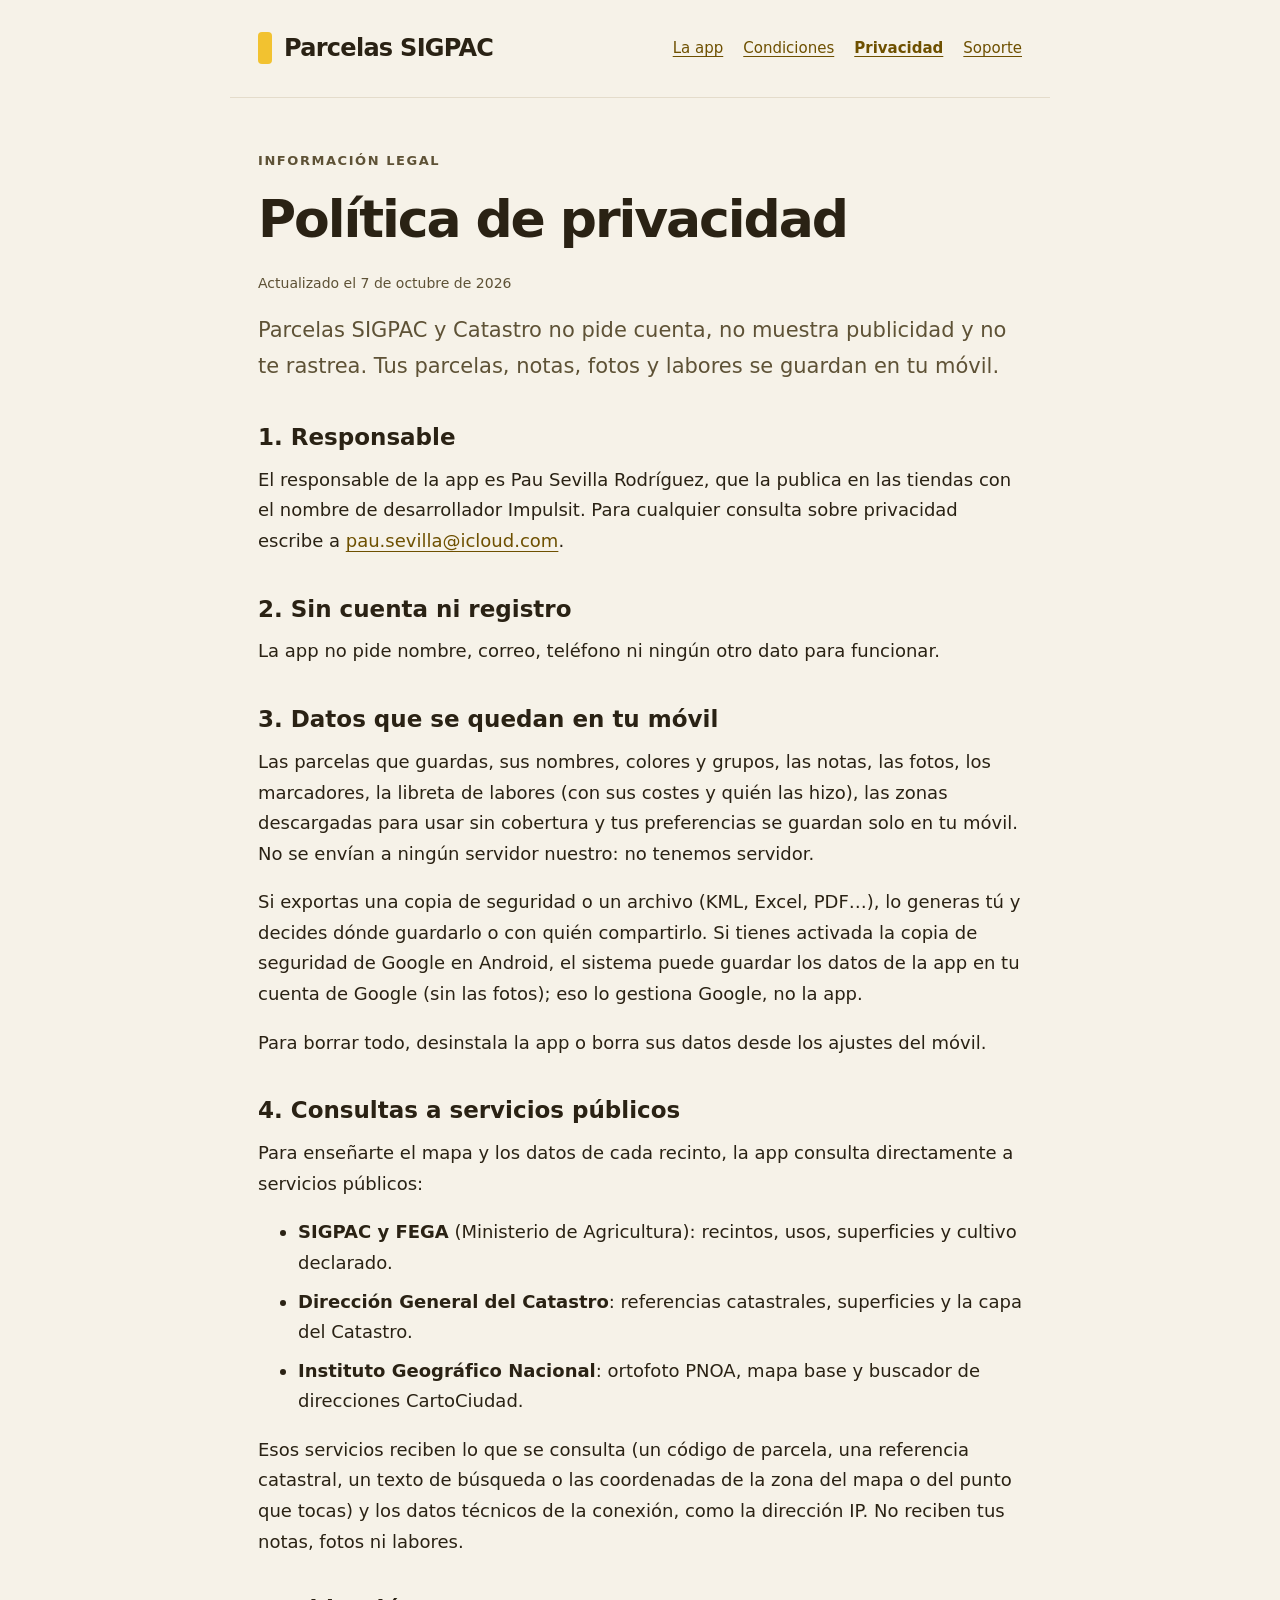
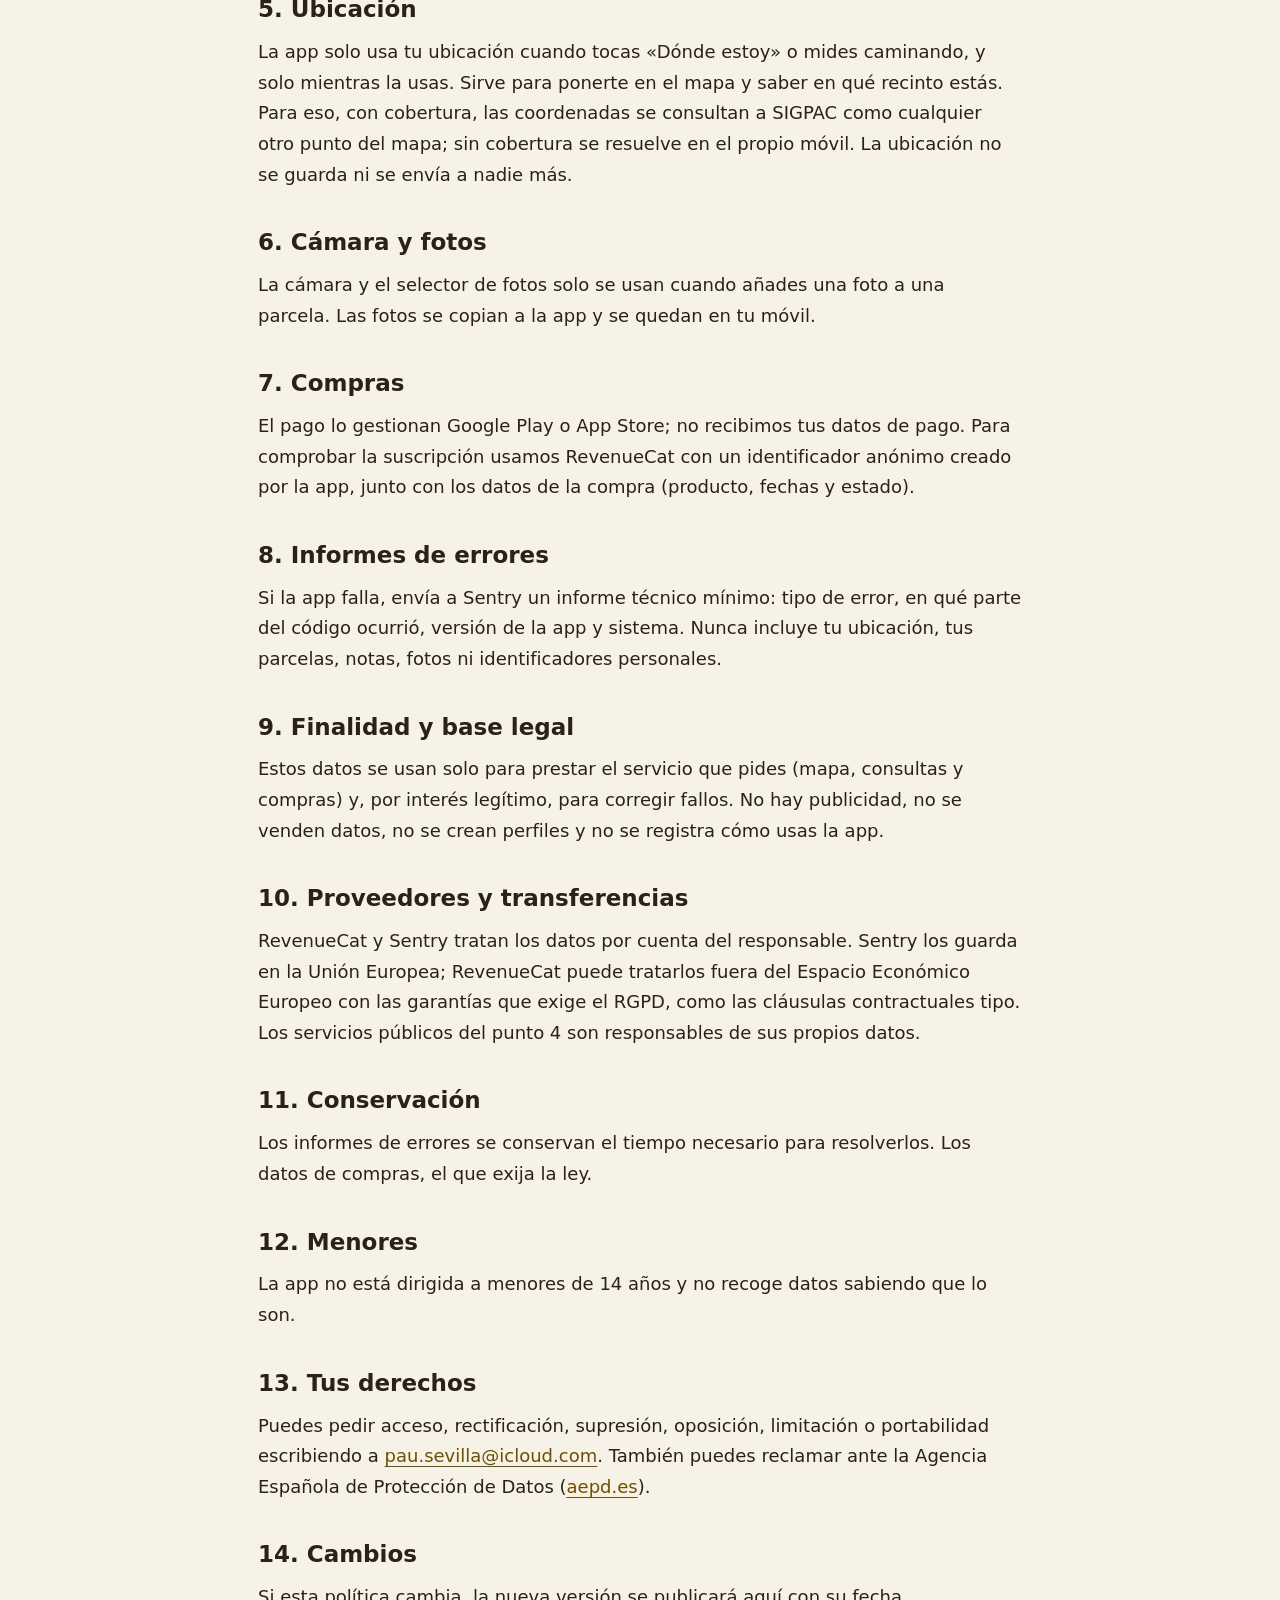
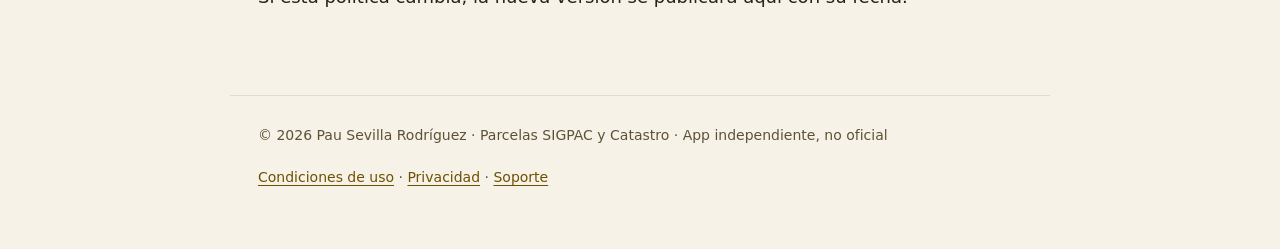
==== privacidad.html @ dbe5edaf "Privacidad, condiciones y soporte de Parcelas SIGPAC y Catastro" ====
<!doctype html>
<html lang="es">
<head>
  <meta charset="utf-8">
  <meta name="viewport" content="width=device-width, initial-scale=1">
  <meta name="description" content="Política de privacidad de Parcelas SIGPAC y Catastro: datos en tu móvil, consultas a servicios públicos, compras, errores y derechos.">
  <title>Política de privacidad · Parcelas SIGPAC y Catastro</title>
  <link rel="stylesheet" href="estilos.css">
</head>
<body>
  <a class="skip" href="#contenido">Ir al contenido</a>
  <header><a class="brand" href="index.html">Parcelas SIGPAC</a><nav aria-label="Secciones"><a href="index.html">La app</a><a href="condiciones.html">Condiciones</a><a href="privacidad.html" aria-current="page">Privacidad</a><a href="soporte/">Soporte</a></nav></header>
  <main id="contenido">
    <p class="eyebrow">Información legal</p>
    <h1>Política de privacidad</h1>
    <p class="date">Actualizado el 7 de octubre de 2026</p>
    <p class="intro">Parcelas SIGPAC y Catastro no pide cuenta, no muestra publicidad y no te rastrea. Tus parcelas, notas, fotos y labores se guardan en tu móvil.</p>

    <h2>1. Responsable</h2>
    <p>El responsable de la app es Pau Sevilla Rodríguez, que la publica en las tiendas con el nombre de desarrollador Impulsit. Para cualquier consulta sobre privacidad escribe a <a href="mailto:pau.sevilla@icloud.com">pau.sevilla@icloud.com</a>.</p>

    <h2>2. Sin cuenta ni registro</h2>
    <p>La app no pide nombre, correo, teléfono ni ningún otro dato para funcionar.</p>

    <h2>3. Datos que se quedan en tu móvil</h2>
    <p>Las parcelas que guardas, sus nombres, colores y grupos, las notas, las fotos, los marcadores, la libreta de labores (con sus costes y quién las hizo), las zonas descargadas para usar sin cobertura y tus preferencias se guardan solo en tu móvil. No se envían a ningún servidor nuestro: no tenemos servidor.</p>
    <p>Si exportas una copia de seguridad o un archivo (KML, Excel, PDF…), lo generas tú y decides dónde guardarlo o con quién compartirlo. Si tienes activada la copia de seguridad de Google en Android, el sistema puede guardar los datos de la app en tu cuenta de Google (sin las fotos); eso lo gestiona Google, no la app.</p>
    <p>Para borrar todo, desinstala la app o borra sus datos desde los ajustes del móvil.</p>

    <h2>4. Consultas a servicios públicos</h2>
    <p>Para enseñarte el mapa y los datos de cada recinto, la app consulta directamente a servicios públicos:</p>
    <ul>
      <li><strong>SIGPAC y FEGA</strong> (Ministerio de Agricultura): recintos, usos, superficies y cultivo declarado.</li>
      <li><strong>Dirección General del Catastro</strong>: referencias catastrales, superficies y la capa del Catastro.</li>
      <li><strong>Instituto Geográfico Nacional</strong>: ortofoto PNOA, mapa base y buscador de direcciones CartoCiudad.</li>
    </ul>
    <p>Esos servicios reciben lo que se consulta (un código de parcela, una referencia catastral, un texto de búsqueda o las coordenadas de la zona del mapa o del punto que tocas) y los datos técnicos de la conexión, como la dirección IP. No reciben tus notas, fotos ni labores.</p>

    <h2>5. Ubicación</h2>
    <p>La app solo usa tu ubicación cuando tocas «Dónde estoy» o mides caminando, y solo mientras la usas. Sirve para ponerte en el mapa y saber en qué recinto estás. Para eso, con cobertura, las coordenadas se consultan a SIGPAC como cualquier otro punto del mapa; sin cobertura se resuelve en el propio móvil. La ubicación no se guarda ni se envía a nadie más.</p>

    <h2>6. Cámara y fotos</h2>
    <p>La cámara y el selector de fotos solo se usan cuando añades una foto a una parcela. Las fotos se copian a la app y se quedan en tu móvil.</p>

    <h2>7. Compras</h2>
    <p>El pago lo gestionan Google Play o App Store; no recibimos tus datos de pago. Para comprobar la suscripción usamos RevenueCat con un identificador anónimo creado por la app, junto con los datos de la compra (producto, fechas y estado).</p>

    <h2>8. Informes de errores</h2>
    <p>Si la app falla, envía a Sentry un informe técnico mínimo: tipo de error, en qué parte del código ocurrió, versión de la app y sistema. Nunca incluye tu ubicación, tus parcelas, notas, fotos ni identificadores personales.</p>

    <h2>9. Finalidad y base legal</h2>
    <p>Estos datos se usan solo para prestar el servicio que pides (mapa, consultas y compras) y, por interés legítimo, para corregir fallos. No hay publicidad, no se venden datos, no se crean perfiles y no se registra cómo usas la app.</p>

    <h2>10. Proveedores y transferencias</h2>
    <p>RevenueCat y Sentry tratan los datos por cuenta del responsable. Sentry los guarda en la Unión Europea; RevenueCat puede tratarlos fuera del Espacio Económico Europeo con las garantías que exige el RGPD, como las cláusulas contractuales tipo. Los servicios públicos del punto 4 son responsables de sus propios datos.</p>

    <h2>11. Conservación</h2>
    <p>Los informes de errores se conservan el tiempo necesario para resolverlos. Los datos de compras, el que exija la ley.</p>

    <h2>12. Menores</h2>
    <p>La app no está dirigida a menores de 14 años y no recoge datos sabiendo que lo son.</p>

    <h2>13. Tus derechos</h2>
    <p>Puedes pedir acceso, rectificación, supresión, oposición, limitación o portabilidad escribiendo a <a href="mailto:pau.sevilla@icloud.com">pau.sevilla@icloud.com</a>. También puedes reclamar ante la Agencia Española de Protección de Datos (<a href="https://www.aepd.es">aepd.es</a>).</p>

    <h2>14. Cambios</h2>
    <p>Si esta política cambia, la nueva versión se publicará aquí con su fecha.</p>
  </main>
  <footer><p>© 2026 Pau Sevilla Rodríguez · Parcelas SIGPAC y Catastro · App independiente, no oficial</p><p><a href="condiciones.html">Condiciones de uso</a> · <a href="privacidad.html">Privacidad</a> · <a href="soporte/">Soporte</a></p></footer>
</body>
</html>
---- estilos.css ----
/* Colores de la app (estilo «Instrumento»): trigo y tierra con amarillo. */
:root { color-scheme: light dark; --paper: #f6f2e8; --ink: #2a2214; --muted: #5e5236; --line: #e4dccb; --accent: #6e5000; --mark: #f2c230; --card: #ffffff; }
* { box-sizing: border-box; }
body { margin: 0; background: var(--paper); color: var(--ink); font: 18px/1.7 system-ui, sans-serif; }
a { color: var(--accent); text-underline-offset: .2em; overflow-wrap: anywhere; }
a:focus-visible { outline: 3px solid var(--accent); outline-offset: 5px; }
.skip { position: absolute; left: 1rem; top: -100px; background: var(--card); padding: .5rem; }
.skip:focus { top: 1rem; }
header, main, footer { max-width: 820px; margin: auto; padding: 28px 28px; }
header { display: flex; align-items: center; justify-content: space-between; gap: 20px; border-bottom: 1px solid var(--line); }
.brand { display: flex; align-items: center; gap: 12px; font-size: 24px; font-weight: 800; letter-spacing: -.03em; text-decoration: none; color: var(--ink); }
.brand::before { content: ""; width: 14px; height: 32px; border-radius: 4px; background: var(--mark); }
nav { display: flex; flex-wrap: wrap; gap: 8px 20px; font-size: 15px; }
nav a[aria-current="page"] { font-weight: 700; }
main { padding-top: 52px; padding-bottom: 64px; }
.eyebrow { font-size: 13px; font-weight: 700; text-transform: uppercase; letter-spacing: .12em; color: var(--muted); }
h1 { font-size: clamp(34px, 7vw, 52px); line-height: 1.15; letter-spacing: -.04em; margin: 12px 0 22px; }
h2 { font-size: 23px; line-height: 1.3; margin: 38px 0 12px; }
h3 { font-size: 19px; line-height: 1.35; margin: 26px 0 8px; }
p, ul { margin: 0 0 18px; }
li { margin-bottom: 8px; }
.intro { font-size: 21px; color: var(--muted); }
.date { font-size: 14px; color: var(--muted); }
.aviso { background: var(--card); border: 1px solid var(--line); border-left: 6px solid var(--mark); border-radius: 12px; padding: 16px 20px; }
.card { display: block; background: var(--card); border: 1px solid var(--line); border-radius: 14px; padding: 24px; margin: 20px 0; text-decoration: none; color: var(--ink); }
.card strong { display: block; font-size: 22px; margin-bottom: 6px; }
.card span { display: block; color: var(--muted); }
footer { border-top: 1px solid var(--line); color: var(--muted); font-size: 14px; padding-bottom: 42px; }
@media (max-width: 480px) { header, main, footer { padding-left: 20px; padding-right: 20px; } header { align-items: flex-start; flex-direction: column; gap: 8px; } main { padding-top: 36px; } }
@media (prefers-color-scheme: dark) { :root { --paper: #17130d; --ink: #f2eadb; --muted: #c2b59c; --line: #3a3124; --accent: #f2c230; --card: #221c14; } }
@media print { header, nav, footer, .skip { display: none; } body { background: white; color: black; font-size: 11pt; } main { max-width: none; padding: 0; } a { color: inherit; } }
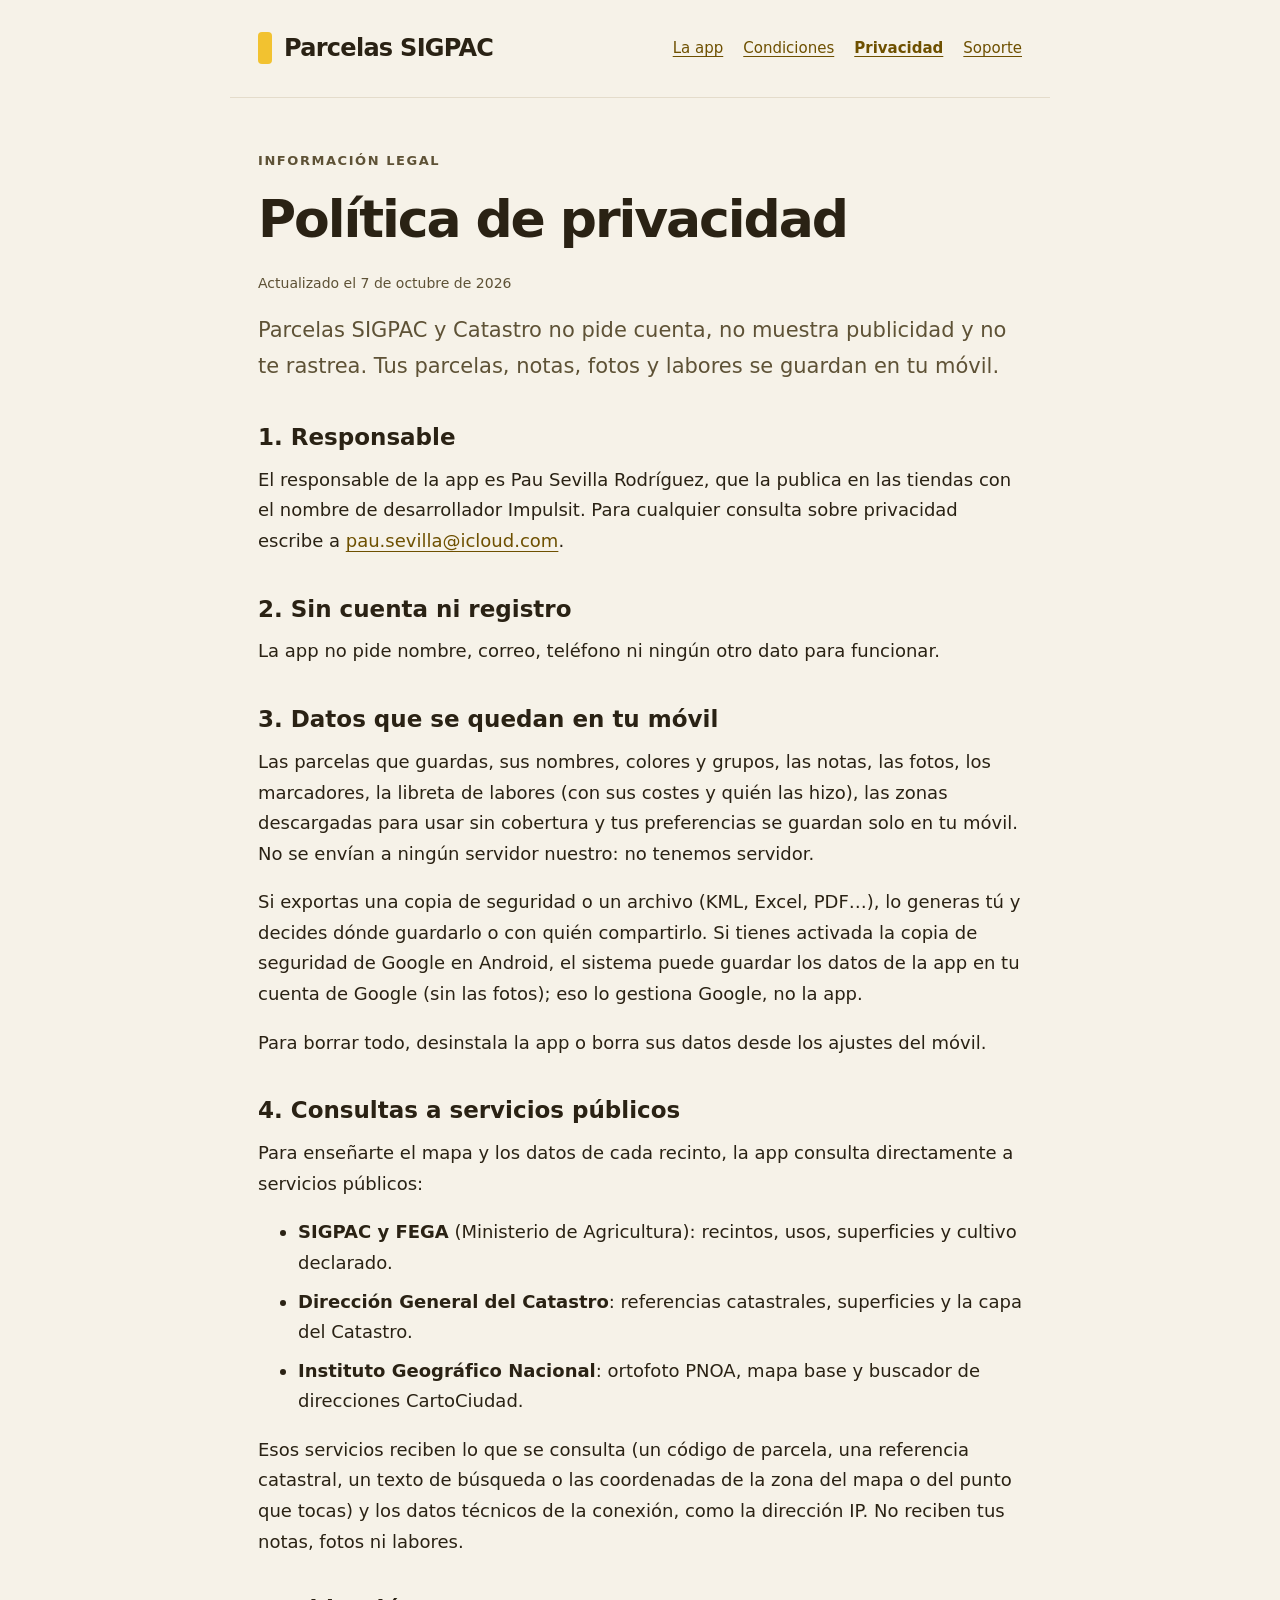
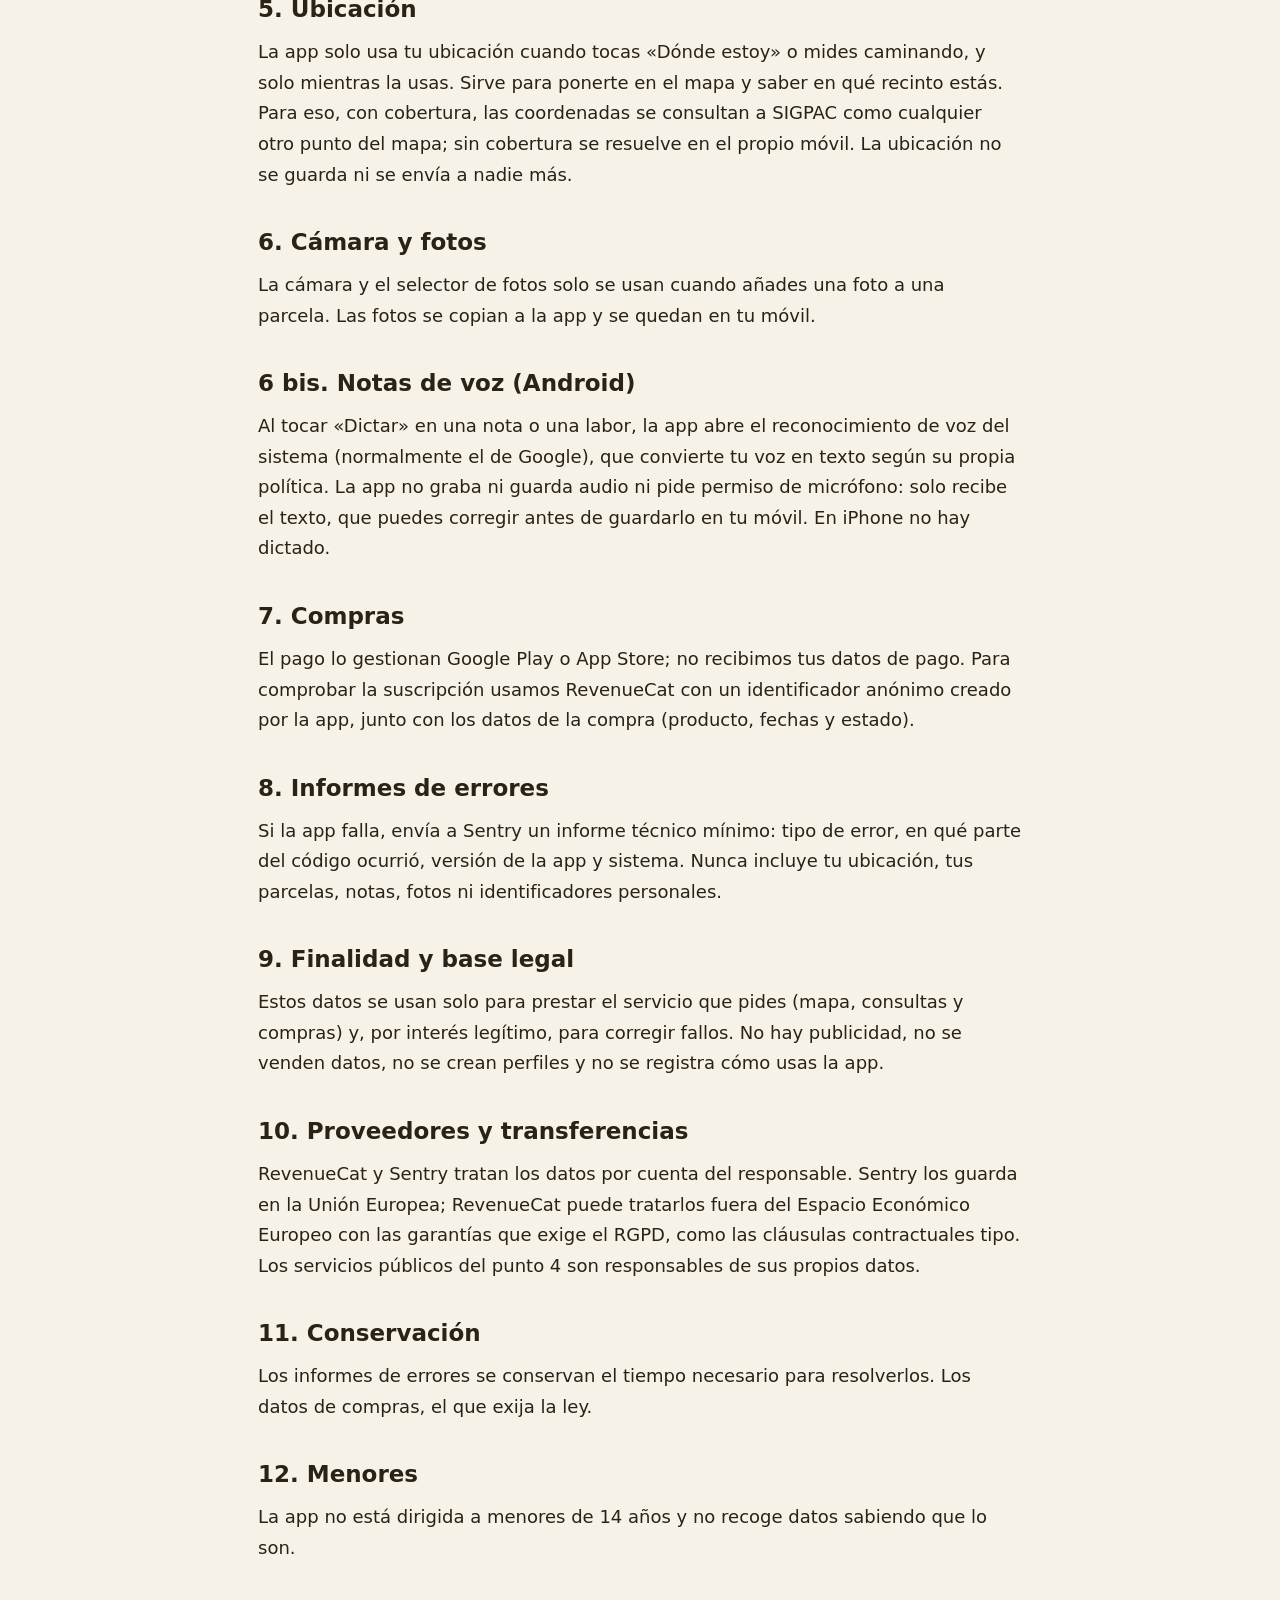
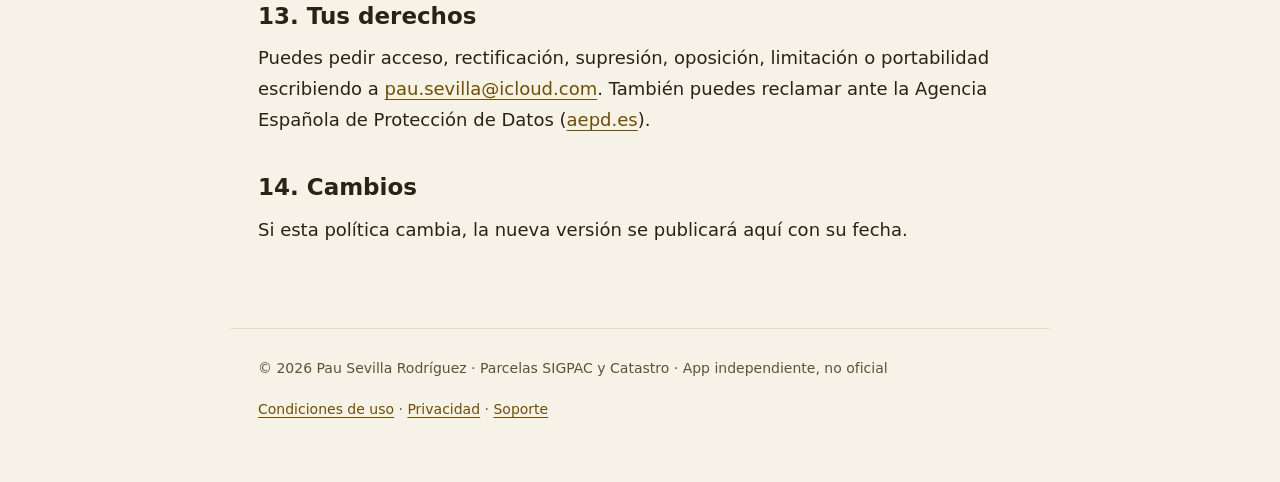
==== commit afb7b164: "Privacidad: notas de voz por dictado (Android)" ====
--- a/privacidad.html
+++ b/privacidad.html
@@ -42,6 +42,9 @@
     <h2>6. Cámara y fotos</h2>
     <p>La cámara y el selector de fotos solo se usan cuando añades una foto a una parcela. Las fotos se copian a la app y se quedan en tu móvil.</p>
 
+    <h2>6 bis. Notas de voz (Android)</h2>
+    <p>Al tocar «Dictar» en una nota o una labor, la app abre el reconocimiento de voz del sistema (normalmente el de Google), que convierte tu voz en texto según su propia política. La app no graba ni guarda audio ni pide permiso de micrófono: solo recibe el texto, que puedes corregir antes de guardarlo en tu móvil. En iPhone no hay dictado.</p>
+
     <h2>7. Compras</h2>
     <p>El pago lo gestionan Google Play o App Store; no recibimos tus datos de pago. Para comprobar la suscripción usamos RevenueCat con un identificador anónimo creado por la app, junto con los datos de la compra (producto, fechas y estado).</p>
 
